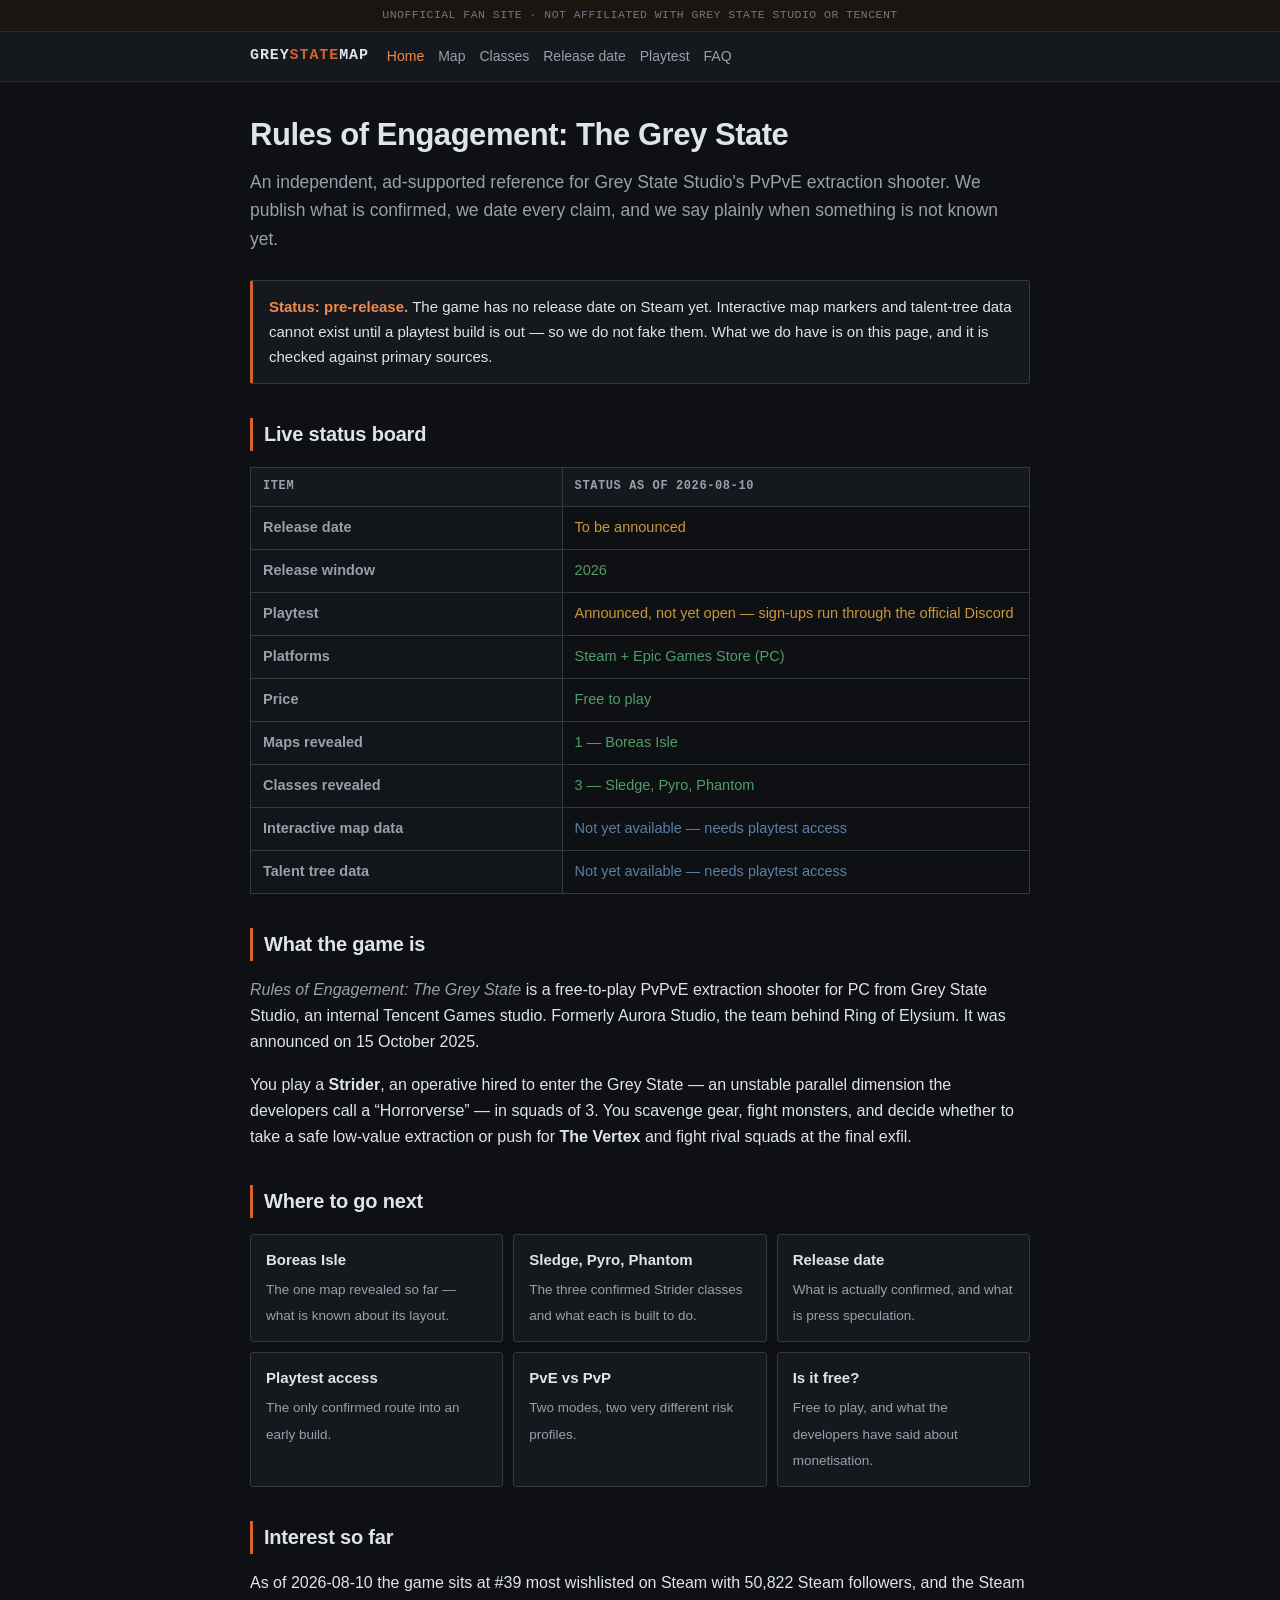
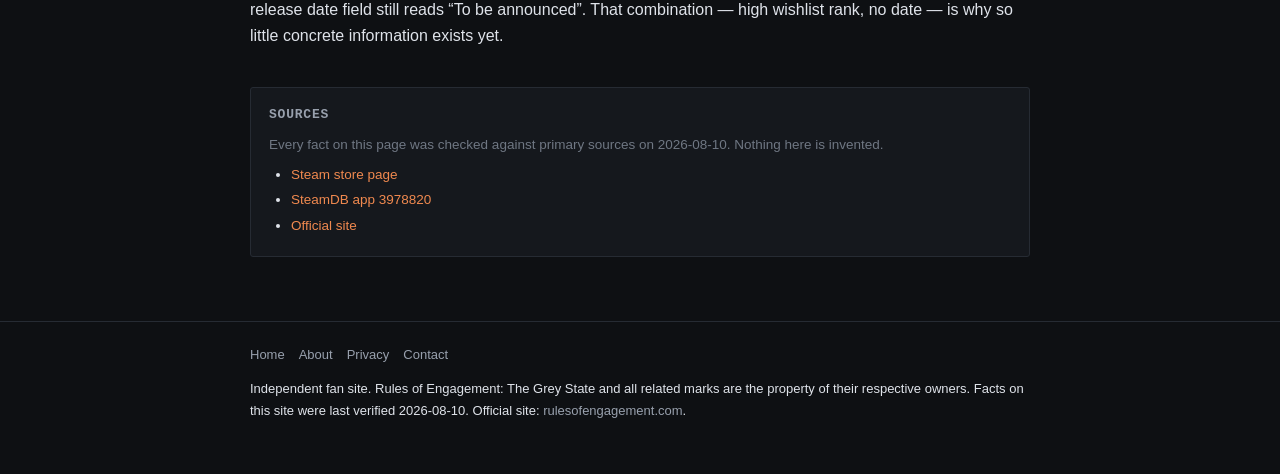
==== index.html @ 57fb1489 "v1: 11-page pre-release reference for Rules of Engagement: The Grey State" ====
<!DOCTYPE html>
<html lang="en">
<head>
<meta charset="utf-8">
<meta name="viewport" content="width=device-width,initial-scale=1">
<title>Rules of Engagement: The Grey State — Map, Classes &amp; Release Tracker</title>
<meta name="description" content="Independent tracker for Rules of Engagement: The Grey State. Release status, Boreas Isle map, the three Strider classes, playtest access and a verified fact log.">
<link rel="canonical" href="https://greystatemap.com/">
<meta property="og:type" content="website">
<meta property="og:title" content="Rules of Engagement: The Grey State — Map, Classes &amp; Release Tracker">
<meta property="og:description" content="Independent tracker for Rules of Engagement: The Grey State. Release status, Boreas Isle map, the three Strider classes, playtest access and a verified fact log.">
<meta property="og:url" content="https://greystatemap.com/">
<meta property="og:site_name" content="GreyStateMap">
<meta name="twitter:card" content="summary">
<meta name="robots" content="index,follow,max-image-preview:large">
<link rel="stylesheet" href="style.css">
<script type="application/ld+json">{"@context":"https://schema.org","@type":"VideoGame",
"name":"Rules of Engagement: The Grey State",
"alternateName":"ROE: The Grey State",
"gamePlatform":"PC",
"applicationCategory":"Game",
"publisher":{"@type":"Organization","name":"Grey State Studio"},
"author":{"@type":"Organization","name":"Grey State Studio"},
"sameAs":["https://store.steampowered.com/app/3978820/","https://rulesofengagement.com/"]}</script>
</head>
<body>
<div class="unofficial">UNOFFICIAL FAN SITE &middot; NOT AFFILIATED WITH GREY STATE STUDIO OR TENCENT</div>
<header class="site"><div class="wrap"><div class="bar">
<a class="logo" href="index.html">GREY<span>STATE</span>MAP</a>
<nav class="main"><a href="index.html" aria-current="page">Home</a><a href="boreas-isle-map.html">Map</a><a href="classes.html">Classes</a><a href="release-date.html">Release date</a><a href="playtest.html">Playtest</a><a href="faq.html">FAQ</a></nav>
</div></div></header>
<main><div class="wrap">
<h1>Rules of Engagement: The Grey State</h1>
<p class="lede">An independent, ad-supported reference for Grey State Studio's PvPvE extraction shooter. We publish what is confirmed, we date every claim, and we say plainly when something is not known yet.</p>

<div class="callout">
  <strong>Status: pre-release.</strong> The game has no release date on Steam yet. Interactive map
  markers and talent-tree data cannot exist until a playtest build is out — so we do not fake them.
  What we do have is on this page, and it is checked against primary sources.
</div>

<h2>Live status board</h2>
<table class="tracker"><thead><tr><th>Item</th><th>Status as of 2026-08-10</th></tr></thead><tbody><tr><th scope="row">Release date</th><td class="s-warn">To be announced</td></tr><tr><th scope="row">Release window</th><td class="s-ok">2026</td></tr><tr><th scope="row">Playtest</th><td class="s-warn">Announced, not yet open — sign-ups run through the official Discord</td></tr><tr><th scope="row">Platforms</th><td class="s-ok">Steam + Epic Games Store (PC)</td></tr><tr><th scope="row">Price</th><td class="s-ok">Free to play</td></tr><tr><th scope="row">Maps revealed</th><td class="s-ok">1 — Boreas Isle</td></tr><tr><th scope="row">Classes revealed</th><td class="s-ok">3 — Sledge, Pyro, Phantom</td></tr><tr><th scope="row">Interactive map data</th><td class="s-wait">Not yet available — needs playtest access</td></tr><tr><th scope="row">Talent tree data</th><td class="s-wait">Not yet available — needs playtest access</td></tr></tbody></table>

<h2>What the game is</h2>
<p><em>Rules of Engagement: The Grey State</em> is a free-to-play PvPvE extraction shooter for PC from Grey State Studio,
an internal Tencent Games studio. Formerly Aurora Studio, the team behind Ring of Elysium. It was announced on
15 October 2025.</p>
<p>You play a <strong>Strider</strong>, an operative hired to enter the Grey State — an
unstable parallel dimension the developers call a &ldquo;Horrorverse&rdquo; — in squads of
3. You scavenge gear, fight monsters, and decide whether to take a safe low-value
extraction or push for <strong>The Vertex</strong> and fight rival squads at the final exfil.</p>

<h2>Where to go next</h2>
<ul class="cards">
  <li><a href="boreas-isle-map.html"><strong>Boreas Isle</strong><span>The one map revealed so far — what is known about its layout.</span></a></li>
  <li><a href="classes.html"><strong>Sledge, Pyro, Phantom</strong><span>The three confirmed Strider classes and what each is built to do.</span></a></li>
  <li><a href="release-date.html"><strong>Release date</strong><span>What is actually confirmed, and what is press speculation.</span></a></li>
  <li><a href="playtest.html"><strong>Playtest access</strong><span>The only confirmed route into an early build.</span></a></li>
  <li><a href="pve-vs-pvp.html"><strong>PvE vs PvP</strong><span>Two modes, two very different risk profiles.</span></a></li>
  <li><a href="is-it-free.html"><strong>Is it free?</strong><span>Free to play, and what the developers have said about monetisation.</span></a></li>
</ul>

<h2>Interest so far</h2>
<p>As of 2026-08-10 the game sits at #39 most wishlisted on Steam with 50,822 Steam followers, and the Steam
release date field still reads &ldquo;To be announced&rdquo;. That combination — high wishlist rank,
no date — is why so little concrete information exists yet.</p>

<div class="sources"><h2>Sources</h2><p>Every fact on this page was checked against primary sources on 2026-08-10. Nothing here is invented.</p><ul><li><a href="https://store.steampowered.com/app/3978820/Rules_of_Engagement_The_Grey_State/" rel="nofollow noopener" target="_blank">Steam store page</a></li><li><a href="https://steamdb.info/app/3978820/" rel="nofollow noopener" target="_blank">SteamDB app 3978820</a></li><li><a href="https://rulesofengagement.com/" rel="nofollow noopener" target="_blank">Official site</a></li></ul></div>

</div></main>
<footer class="site"><div class="wrap">
<nav><a href="index.html">Home</a><a href="about.html">About</a><a href="privacy.html">Privacy</a>
<a href="mailto:contact@greystatemap.com">Contact</a></nav>
<p>Independent fan site. Rules of Engagement: The Grey State and all related marks are the property of their respective owners.
Facts on this site were last verified 2026-08-10. Official site:
<a href="https://rulesofengagement.com/" rel="nofollow noopener" target="_blank">rulesofengagement.com</a>.</p>
</div></footer>
</body>
</html>
---- style.css ----
/* GreyStateMap — 冷灰 + 锈红，pre-release 战术资料风 */
:root{
  --bg:#0e1013; --bg2:#15181d; --line:#262b33; --line2:#333944;
  --fg:#dfe3ea; --dim:#98a0ad; --dim2:#6f7783;
  --accent:#d4622f; --accent2:#f0894f;
  --ok:#4f9d69; --warn:#c9973a; --wait:#5b7fa8;
  --mono:ui-monospace,SFMono-Regular,"SF Mono",Menlo,Consolas,monospace;
}
*{box-sizing:border-box}
html{-webkit-text-size-adjust:100%}
body{margin:0;background:var(--bg);color:var(--fg);
  font:16px/1.65 -apple-system,BlinkMacSystemFont,"Segoe UI",Roboto,Helvetica,Arial,sans-serif}
a{color:var(--accent2);text-decoration:none}
a:hover{text-decoration:underline}
.wrap{max-width:820px;margin:0 auto;padding:0 20px}

header.site{border-bottom:1px solid var(--line);background:var(--bg2);position:sticky;top:0;z-index:20}
.bar{display:flex;align-items:center;gap:18px;flex-wrap:wrap;padding:12px 0}
.logo{font-family:var(--mono);font-weight:700;font-size:15px;letter-spacing:.06em;
  color:var(--fg);text-transform:uppercase;white-space:nowrap}
.logo span{color:var(--accent)}
nav.main{display:flex;gap:14px;flex-wrap:wrap}
nav.main a{font-size:14px;color:var(--dim)}
nav.main a:hover,nav.main a[aria-current="page"]{color:var(--accent2);text-decoration:none}

.unofficial{background:#1b1512;border-bottom:1px solid var(--line);
  font-family:var(--mono);font-size:11.5px;letter-spacing:.04em;color:var(--dim2);
  padding:6px 0;text-align:center}

main{padding:34px 0 12px}
h1{font-size:31px;line-height:1.22;margin:0 0 14px;letter-spacing:-.015em}
.lede{font-size:17.5px;color:var(--dim);margin:0 0 26px}
h2{font-size:20px;margin:34px 0 12px;letter-spacing:-.01em;
  border-left:3px solid var(--accent);padding-left:11px}
h3{font-size:16px;margin:24px 0 8px}
p,li{color:var(--fg)}
ul,ol{padding-left:22px}
li{margin:6px 0}
em{color:var(--dim)}

.callout{background:var(--bg2);border:1px solid var(--line2);border-left:3px solid var(--accent);
  padding:14px 16px;margin:22px 0;border-radius:3px;font-size:15px}
.callout strong{color:var(--accent2)}

table.tracker{width:100%;border-collapse:collapse;margin:16px 0;font-size:14.5px}
table.tracker th,table.tracker td{border:1px solid var(--line2);padding:9px 12px;text-align:left;
  vertical-align:top}
table.tracker thead th{background:var(--bg2);font-family:var(--mono);font-size:12px;
  letter-spacing:.05em;text-transform:uppercase;color:var(--dim)}
table.tracker tbody th{background:#12151a;color:var(--dim);font-weight:600;width:40%}
.s-ok{color:var(--ok)}
.s-warn{color:var(--warn)}
.s-wait{color:var(--wait)}

ul.cards{list-style:none;padding:0;display:grid;gap:10px;
  grid-template-columns:repeat(auto-fit,minmax(240px,1fr))}
ul.cards li{margin:0}
ul.cards a{display:block;background:var(--bg2);border:1px solid var(--line2);border-radius:3px;
  padding:13px 15px;height:100%}
ul.cards a:hover{border-color:var(--accent);text-decoration:none}
ul.cards strong{display:block;color:var(--fg);margin-bottom:3px;font-size:15px}
ul.cards span{color:var(--dim);font-size:13.5px;line-height:1.5}

.map-shell{background:
  repeating-linear-gradient(45deg,#12151a 0 12px,#141820 12px 24px);
  border:1px solid var(--line2);border-radius:3px;min-height:280px;
  display:flex;align-items:center;justify-content:center;padding:28px;margin:8px 0 26px}
.map-shell-inner{text-align:center;max-width:460px}
.map-badge{display:inline-block;font-family:var(--mono);font-size:11.5px;letter-spacing:.06em;
  text-transform:uppercase;color:var(--warn);border:1px solid var(--warn);
  padding:4px 10px;border-radius:2px;margin-bottom:12px}
.map-shell p{color:var(--dim);font-size:14.5px;margin:0}

.sources{margin:38px 0 0;padding:16px 18px;background:var(--bg2);
  border:1px solid var(--line);border-radius:3px}
.sources h2{font-size:13px;font-family:var(--mono);letter-spacing:.06em;text-transform:uppercase;
  border:0;padding:0;margin:0 0 8px;color:var(--dim)}
.sources p{font-size:13.5px;color:var(--dim2);margin:0 0 8px}
.sources ul{margin:0;font-size:13.5px}
.sources li{margin:3px 0}

.faq dt{font-weight:600;margin:20px 0 5px;color:var(--fg)}
.faq dd{margin:0;color:var(--dim)}

footer.site{border-top:1px solid var(--line);margin-top:52px;padding:22px 0 40px;
  font-size:13px;color:var(--dim2)}
footer.site nav{display:flex;gap:14px;flex-wrap:wrap;margin-bottom:10px}
footer.site a{color:var(--dim)}

@media (max-width:600px){
  h1{font-size:25px}
  .lede{font-size:16px}
  table.tracker tbody th{width:44%}
}
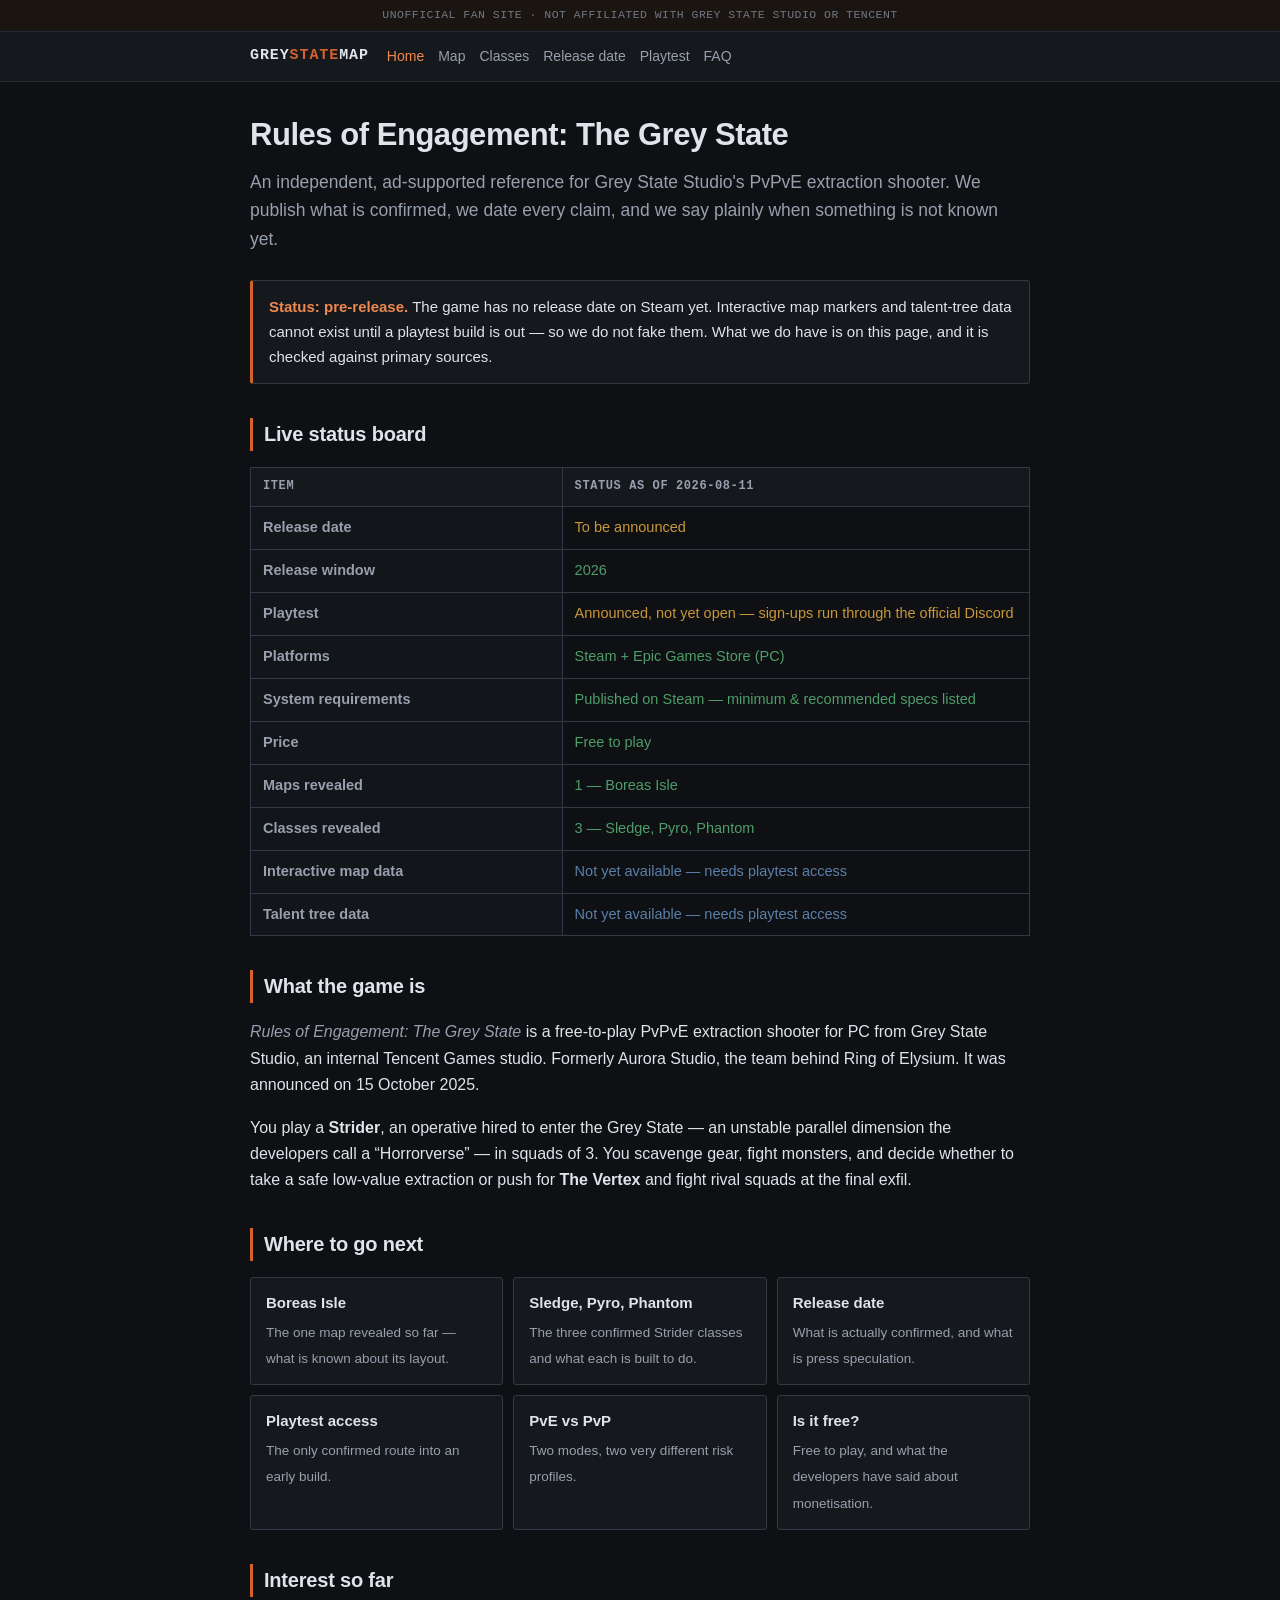
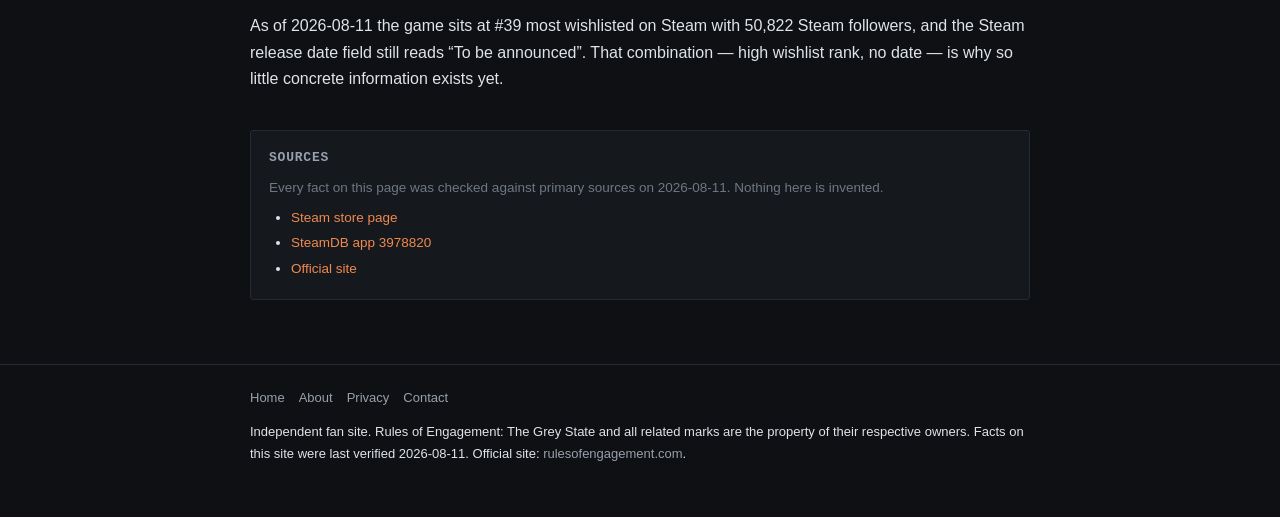
==== commit 6063d114: "官方更新：Steam 商店页已公布系统配置（最低/推荐），站点同步" ====
--- a/index.html
+++ b/index.html
@@ -26,8 +26,8 @@
 <body>
 <div class="unofficial">UNOFFICIAL FAN SITE &middot; NOT AFFILIATED WITH GREY STATE STUDIO OR TENCENT</div>
 <header class="site"><div class="wrap"><div class="bar">
-<a class="logo" href="index.html">GREY<span>STATE</span>MAP</a>
-<nav class="main"><a href="index.html" aria-current="page">Home</a><a href="boreas-isle-map.html">Map</a><a href="classes.html">Classes</a><a href="release-date.html">Release date</a><a href="playtest.html">Playtest</a><a href="faq.html">FAQ</a></nav>
+<a class="logo" href="/">GREY<span>STATE</span>MAP</a>
+<nav class="main"><a href="/" aria-current="page">Home</a><a href="/boreas-isle-map">Map</a><a href="/classes">Classes</a><a href="/release-date">Release date</a><a href="/playtest">Playtest</a><a href="/faq">FAQ</a></nav>
 </div></div></header>
 <main><div class="wrap">
 <h1>Rules of Engagement: The Grey State</h1>
@@ -40,7 +40,7 @@
 </div>
 
 <h2>Live status board</h2>
-<table class="tracker"><thead><tr><th>Item</th><th>Status as of 2026-08-10</th></tr></thead><tbody><tr><th scope="row">Release date</th><td class="s-warn">To be announced</td></tr><tr><th scope="row">Release window</th><td class="s-ok">2026</td></tr><tr><th scope="row">Playtest</th><td class="s-warn">Announced, not yet open — sign-ups run through the official Discord</td></tr><tr><th scope="row">Platforms</th><td class="s-ok">Steam + Epic Games Store (PC)</td></tr><tr><th scope="row">Price</th><td class="s-ok">Free to play</td></tr><tr><th scope="row">Maps revealed</th><td class="s-ok">1 — Boreas Isle</td></tr><tr><th scope="row">Classes revealed</th><td class="s-ok">3 — Sledge, Pyro, Phantom</td></tr><tr><th scope="row">Interactive map data</th><td class="s-wait">Not yet available — needs playtest access</td></tr><tr><th scope="row">Talent tree data</th><td class="s-wait">Not yet available — needs playtest access</td></tr></tbody></table>
+<table class="tracker"><thead><tr><th>Item</th><th>Status as of 2026-08-11</th></tr></thead><tbody><tr><th scope="row">Release date</th><td class="s-warn">To be announced</td></tr><tr><th scope="row">Release window</th><td class="s-ok">2026</td></tr><tr><th scope="row">Playtest</th><td class="s-warn">Announced, not yet open — sign-ups run through the official Discord</td></tr><tr><th scope="row">Platforms</th><td class="s-ok">Steam + Epic Games Store (PC)</td></tr><tr><th scope="row">System requirements</th><td class="s-ok">Published on Steam — minimum &amp; recommended specs listed</td></tr><tr><th scope="row">Price</th><td class="s-ok">Free to play</td></tr><tr><th scope="row">Maps revealed</th><td class="s-ok">1 — Boreas Isle</td></tr><tr><th scope="row">Classes revealed</th><td class="s-ok">3 — Sledge, Pyro, Phantom</td></tr><tr><th scope="row">Interactive map data</th><td class="s-wait">Not yet available — needs playtest access</td></tr><tr><th scope="row">Talent tree data</th><td class="s-wait">Not yet available — needs playtest access</td></tr></tbody></table>
 
 <h2>What the game is</h2>
 <p><em>Rules of Engagement: The Grey State</em> is a free-to-play PvPvE extraction shooter for PC from Grey State Studio,
@@ -53,27 +53,27 @@
 
 <h2>Where to go next</h2>
 <ul class="cards">
-  <li><a href="boreas-isle-map.html"><strong>Boreas Isle</strong><span>The one map revealed so far — what is known about its layout.</span></a></li>
-  <li><a href="classes.html"><strong>Sledge, Pyro, Phantom</strong><span>The three confirmed Strider classes and what each is built to do.</span></a></li>
-  <li><a href="release-date.html"><strong>Release date</strong><span>What is actually confirmed, and what is press speculation.</span></a></li>
-  <li><a href="playtest.html"><strong>Playtest access</strong><span>The only confirmed route into an early build.</span></a></li>
-  <li><a href="pve-vs-pvp.html"><strong>PvE vs PvP</strong><span>Two modes, two very different risk profiles.</span></a></li>
-  <li><a href="is-it-free.html"><strong>Is it free?</strong><span>Free to play, and what the developers have said about monetisation.</span></a></li>
+  <li><a href="/boreas-isle-map"><strong>Boreas Isle</strong><span>The one map revealed so far — what is known about its layout.</span></a></li>
+  <li><a href="/classes"><strong>Sledge, Pyro, Phantom</strong><span>The three confirmed Strider classes and what each is built to do.</span></a></li>
+  <li><a href="/release-date"><strong>Release date</strong><span>What is actually confirmed, and what is press speculation.</span></a></li>
+  <li><a href="/playtest"><strong>Playtest access</strong><span>The only confirmed route into an early build.</span></a></li>
+  <li><a href="/pve-vs-pvp"><strong>PvE vs PvP</strong><span>Two modes, two very different risk profiles.</span></a></li>
+  <li><a href="/is-it-free"><strong>Is it free?</strong><span>Free to play, and what the developers have said about monetisation.</span></a></li>
 </ul>
 
 <h2>Interest so far</h2>
-<p>As of 2026-08-10 the game sits at #39 most wishlisted on Steam with 50,822 Steam followers, and the Steam
+<p>As of 2026-08-11 the game sits at #39 most wishlisted on Steam with 50,822 Steam followers, and the Steam
 release date field still reads &ldquo;To be announced&rdquo;. That combination — high wishlist rank,
 no date — is why so little concrete information exists yet.</p>
 
-<div class="sources"><h2>Sources</h2><p>Every fact on this page was checked against primary sources on 2026-08-10. Nothing here is invented.</p><ul><li><a href="https://store.steampowered.com/app/3978820/Rules_of_Engagement_The_Grey_State/" rel="nofollow noopener" target="_blank">Steam store page</a></li><li><a href="https://steamdb.info/app/3978820/" rel="nofollow noopener" target="_blank">SteamDB app 3978820</a></li><li><a href="https://rulesofengagement.com/" rel="nofollow noopener" target="_blank">Official site</a></li></ul></div>
+<div class="sources"><h2>Sources</h2><p>Every fact on this page was checked against primary sources on 2026-08-11. Nothing here is invented.</p><ul><li><a href="https://store.steampowered.com/app/3978820/Rules_of_Engagement_The_Grey_State/" rel="nofollow noopener" target="_blank">Steam store page</a></li><li><a href="https://steamdb.info/app/3978820/" rel="nofollow noopener" target="_blank">SteamDB app 3978820</a></li><li><a href="https://rulesofengagement.com/" rel="nofollow noopener" target="_blank">Official site</a></li></ul></div>
 
 </div></main>
 <footer class="site"><div class="wrap">
-<nav><a href="index.html">Home</a><a href="about.html">About</a><a href="privacy.html">Privacy</a>
+<nav><a href="/">Home</a><a href="/about">About</a><a href="/privacy">Privacy</a>
 <a href="mailto:contact@greystatemap.com">Contact</a></nav>
 <p>Independent fan site. Rules of Engagement: The Grey State and all related marks are the property of their respective owners.
-Facts on this site were last verified 2026-08-10. Official site:
+Facts on this site were last verified 2026-08-11. Official site:
 <a href="https://rulesofengagement.com/" rel="nofollow noopener" target="_blank">rulesofengagement.com</a>.</p>
 </div></footer>
 </body>
